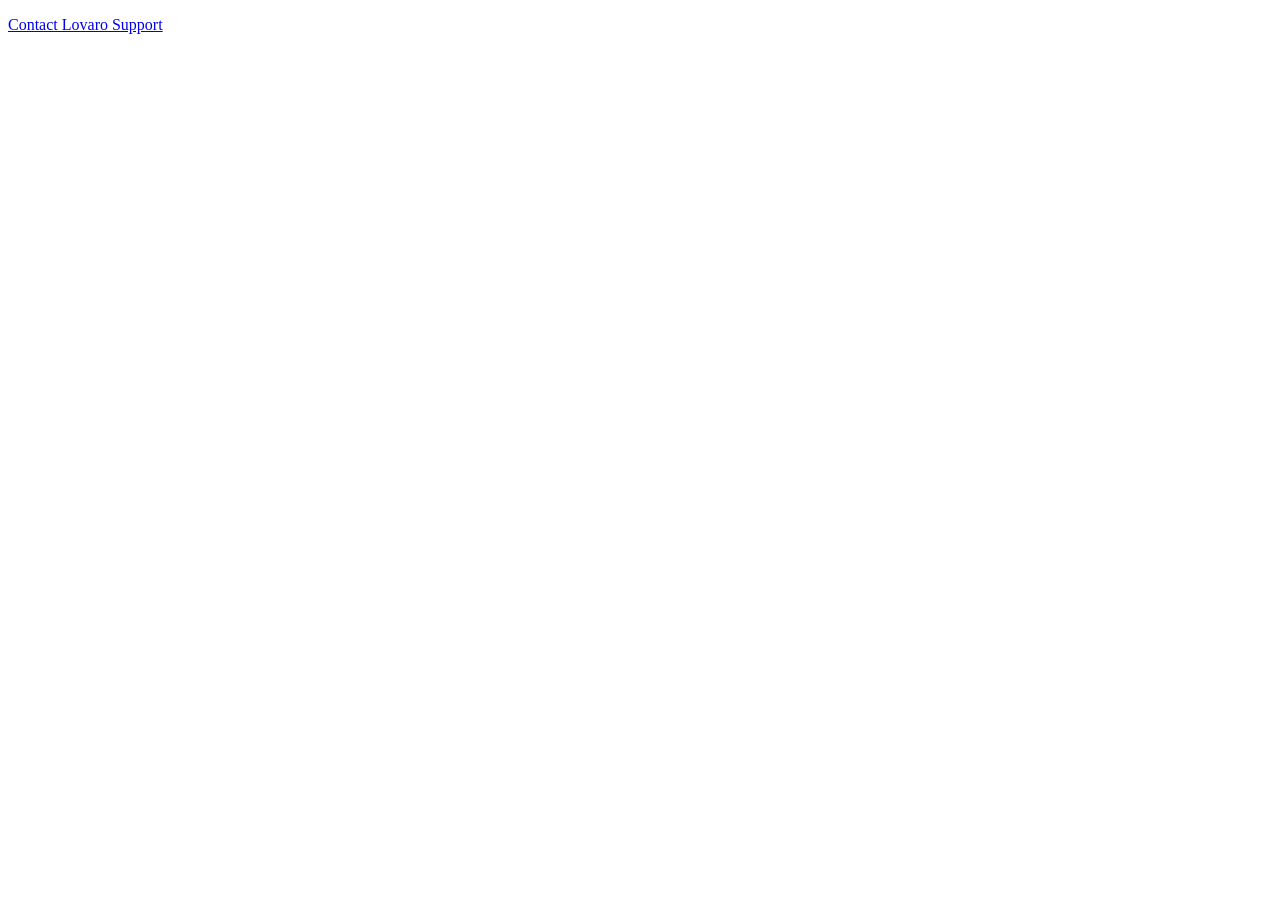
==== legal/support.html @ bd626668 "latest" ====
<!doctype html>
<html lang="en"><head><meta charset="utf-8"><meta name="viewport" content="width=device-width, initial-scale=1"><meta http-equiv="refresh" content="0; url=mailto:qazifazil59@gmail.com"><title>Support · Lovaro</title></head><body><p><a href="mailto:qazifazil59@gmail.com">Contact Lovaro Support</a></p></body></html>
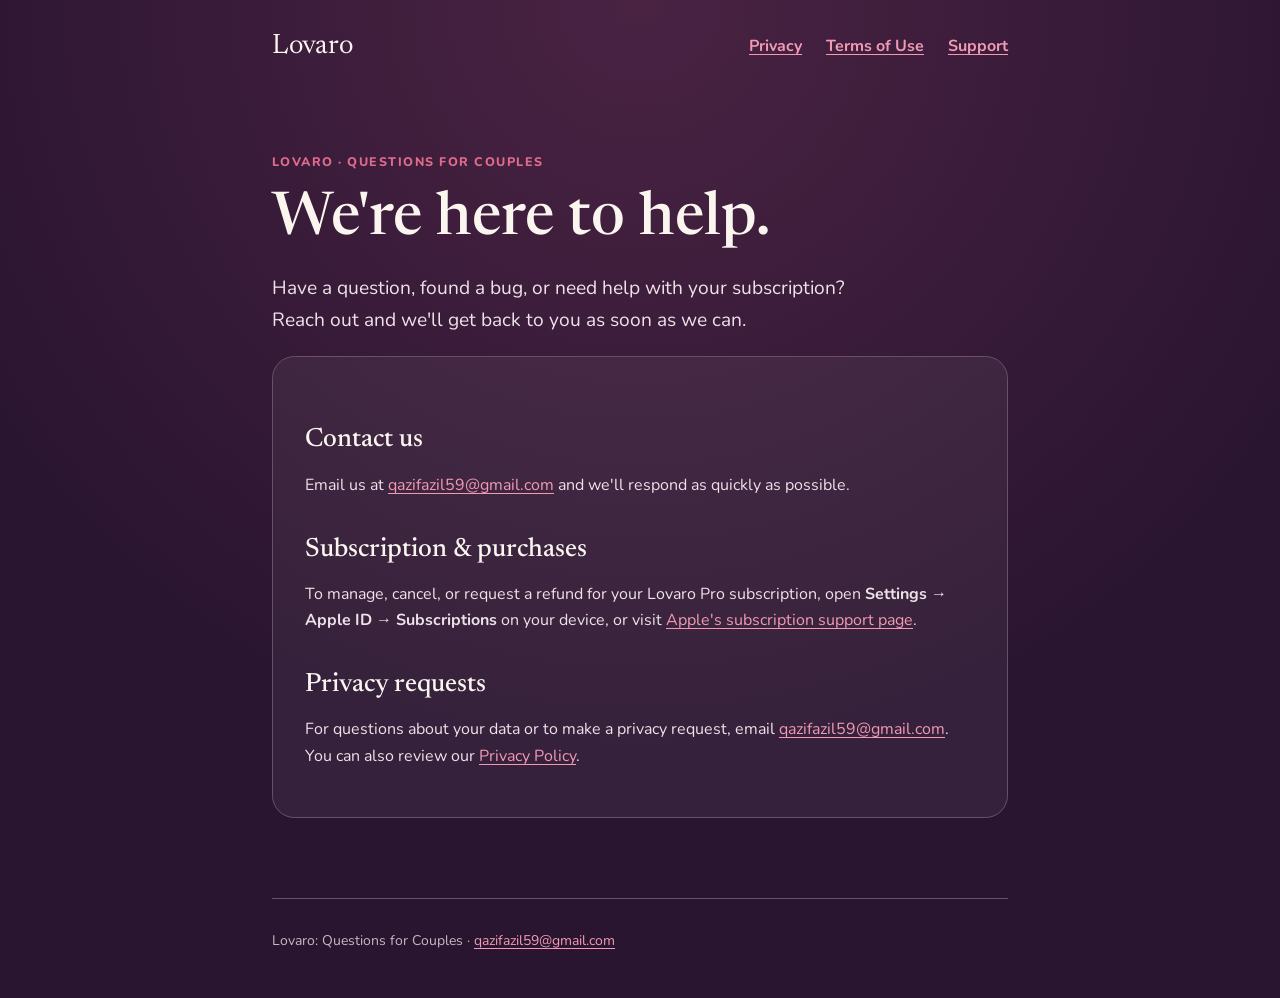
==== commit ae63b78d: "latest" ====
--- a/legal/support.html
+++ b/legal/support.html
@@ -1,2 +1,7 @@
 <!doctype html>
-<html lang="en"><head><meta charset="utf-8"><meta name="viewport" content="width=device-width, initial-scale=1"><meta http-equiv="refresh" content="0; url=mailto:qazifazil59@gmail.com"><title>Support · Lovaro</title></head><body><p><a href="mailto:qazifazil59@gmail.com">Contact Lovaro Support</a></p></body></html>
+<html lang="en"><head><meta charset="utf-8"><meta name="viewport" content="width=device-width, initial-scale=1"><meta name="description" content="Get help with Lovaro – Questions for Couples."><meta name="theme-color" content="#2a1530"><title>Support · Lovaro</title><link rel="stylesheet" href="style.css"></head>
+<body><header><a class="brand" href="index.html">Lovaro</a><nav aria-label="Legal pages"><a href="index.html">Privacy</a><a href="https://www.apple.com/legal/internet-services/itunes/dev/stdeula/">Terms of Use</a><a href="support.html" aria-current="page">Support</a></nav></header><main><p class="eyebrow">LOVARO · QUESTIONS FOR COUPLES</p><h1>We're here to help.</h1><p class="intro">Have a question, found a bug, or need help with your subscription? Reach out and we'll get back to you as soon as we can.</p><div class="card">
+<h2>Contact us</h2><p>Email us at <a href="mailto:qazifazil59@gmail.com">qazifazil59@gmail.com</a> and we'll respond as quickly as possible.</p>
+<h2>Subscription &amp; purchases</h2><p>To manage, cancel, or request a refund for your Lovaro Pro subscription, open <strong>Settings → Apple ID → Subscriptions</strong> on your device, or visit <a href="https://support.apple.com/en-us/HT202039">Apple's subscription support page</a>.</p>
+<h2>Privacy requests</h2><p>For questions about your data or to make a privacy request, email <a href="mailto:qazifazil59@gmail.com">qazifazil59@gmail.com</a>. You can also review our <a href="index.html">Privacy Policy</a>.</p>
+</div></main><footer>Lovaro: Questions for Couples · <a href="mailto:qazifazil59@gmail.com">qazifazil59@gmail.com</a></footer></body></html>
--- a/legal/style.css
+++ b/legal/style.css
@@ -0,0 +1,34 @@
+@font-face { font-family: Nunito; src: url("fonts/Nunito.ttf") format("truetype"); font-display: swap; }
+@font-face { font-family: Newsreader; src: url("fonts/Newsreader.ttf") format("truetype"); font-display: swap; }
+:root { color-scheme: dark; font-family: Nunito, -apple-system, BlinkMacSystemFont, "Segoe UI", sans-serif; background: #2a1530; color: #fbf5f0; }
+* { box-sizing: border-box; }
+body { margin: 0; background: radial-gradient(circle at 50% 0, #4a2343 0, #2a1530 48rem); min-height: 100vh; }
+header, main, footer { width: min(100% - 2.5rem, 46rem); margin-inline: auto; }
+header { display: flex; flex-wrap: wrap; align-items: center; justify-content: space-between; gap: 1rem; padding-block: 2rem; }
+.brand { color: #fbf5f0; font-family: Newsreader, Georgia, serif; font-size: 1.75rem; text-decoration: none; }
+nav { display: flex; gap: 1.5rem; }
+a { color: #f29ab3; text-underline-offset: .18em; }
+nav a { font-weight: 700; }
+main { padding-block: 3rem 5rem; }
+h1, h2 { font-family: Newsreader, Georgia, serif; font-weight: 500; line-height: 1.14; }
+h1 { font-size: clamp(2.5rem, 7vw, 3.75rem); margin: 0 0 .6rem; }
+h2 { font-size: 1.65rem; margin: 2.3rem 0 .6rem; }
+p, li { font-size: 1rem; line-height: 1.65; color: #eee1e8; }
+.meta { color: #c7b6c3; font-size: .9rem; }
+.eyebrow { color: #e06c8c; font-size: .78rem; font-weight: 800; letter-spacing: .12em; }
+.intro { max-width: 37rem; font-size: 1.2rem; }
+.card { padding: clamp(1.25rem, 4vw, 2rem); border: 1px solid #6a4f67; border-radius: 1.4rem; background: #fbf5f00d; }
+footer { padding-block: 2rem 3rem; border-top: 1px solid #6a4f67; color: #c7b6c3; font-size: .875rem; }
+a { overflow-wrap: break-word; word-break: break-word; }
+:focus-visible { outline: 3px solid #e06c8c; outline-offset: 4px; }
+@media (max-width: 480px) {
+  header, main, footer { width: min(100% - 1.5rem, 46rem); }
+  header { padding-block: 1.25rem; }
+  main { padding-block: 2rem 3rem; }
+  h1 { font-size: 2rem; }
+  h2 { font-size: 1.35rem; margin: 1.8rem 0 .5rem; }
+  .intro { font-size: 1.05rem; }
+  .card { border-radius: 1rem; }
+  nav { gap: 1rem; }
+  .brand { font-size: 1.5rem; }
+}
